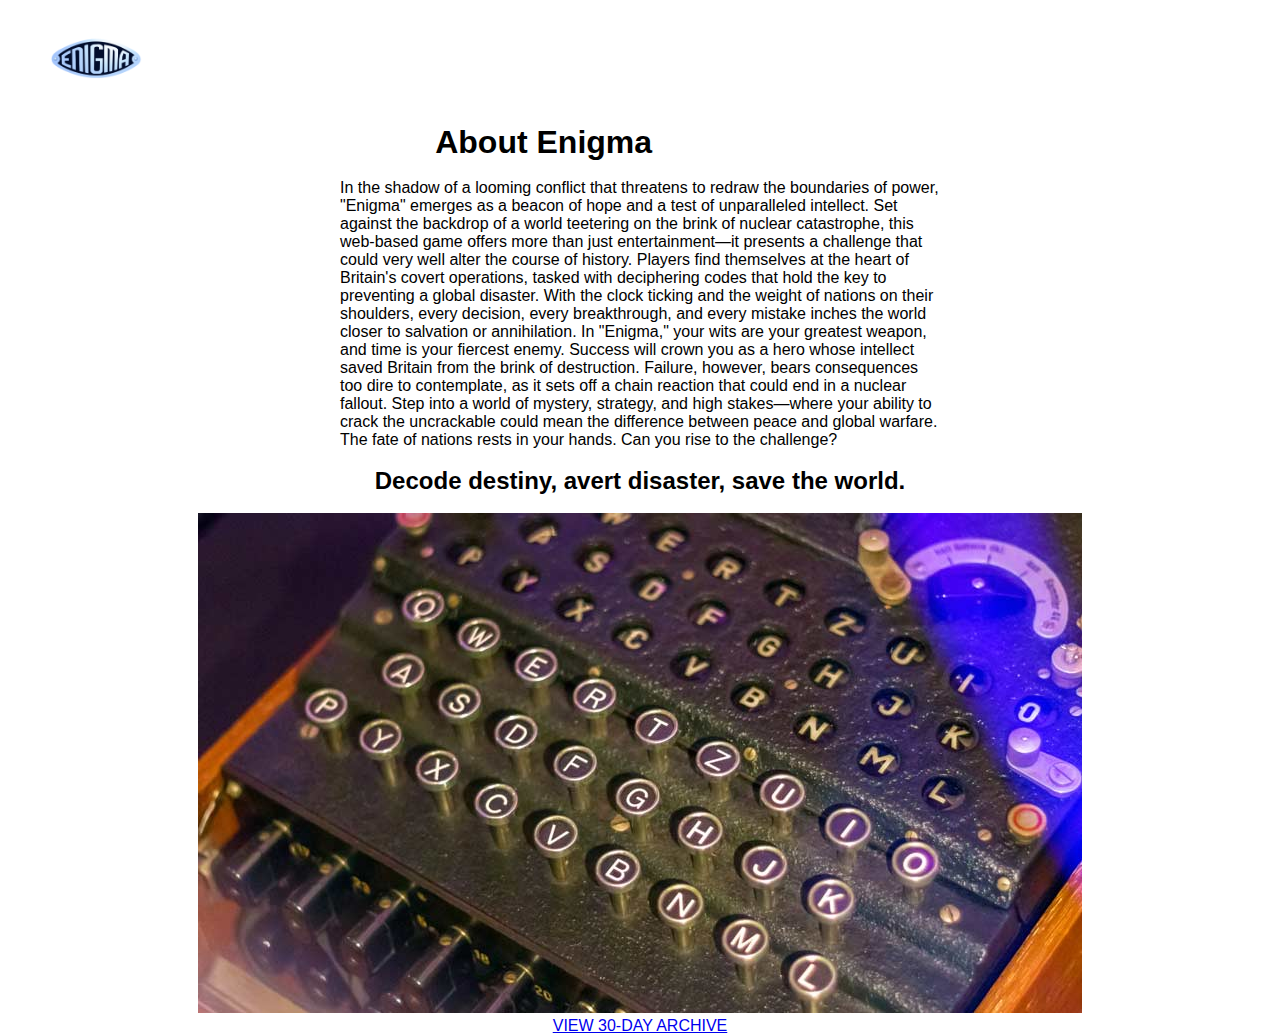
==== about.html @ 372d17b1 "upload" ====
<!DOCTYPE html>
<html>
<head>
    <meta name="viewport" content="width=device-width, initial-scale=1">
    <a href="index.html"><img src="./images/logo.png" class="logo"></a>
<title>About</title>
<link rel="stylesheet" href="style.css"
</head>
<body>
<center>
    <style>
        h1 {
            text-align: left;
        }
        .center-text {
            text-align: center;
        }
        p {
            text-align: left;
            display: inline-block;
            text-align: left; /* Ensure text within the paragraph is left-aligned */
            max-width: 600px; /* Adjust as needed for your design */
            margin: 0 auto; /* This centers the inline-block */
        }
    </style>
</head>
<body>

    <style>
        .about-enigma {
            padding-left: 34%;
        }
        .center-text {
            text-align: center;
        }
        p {
            text-align: left;
            display: inline-block;
            text-align: left; /* Ensure text within the paragraph is left-aligned */
            max-width: 600px; /* Adjust as needed for your design */
            margin: 0 auto; /* This centers the inline-block */
        }
    </style>
</head>
<body>

<h1 class="about-enigma">About Enigma</h1>
<br>
<div class="center-text">
    <p>In the shadow of a looming conflict that threatens to redraw the boundaries of power, "Enigma" emerges as a beacon of hope and a test of unparalleled intellect. Set against the backdrop of a world teetering on the brink of nuclear catastrophe, this web-based game offers more than just entertainment—it presents a challenge that could very well alter the course of history. Players find themselves at the heart of Britain's covert operations, tasked with deciphering codes that hold the key to preventing a global disaster. With the clock ticking and the weight of nations on their shoulders, every decision, every breakthrough, and every mistake inches the world closer to salvation or annihilation. In "Enigma," your wits are your greatest weapon, and time is your fiercest enemy. Success will crown you as a hero whose intellect saved Britain from the brink of destruction. Failure, however, bears consequences too dire to contemplate, as it sets off a chain reaction that could end in a nuclear fallout. Step into a world of mystery, strategy, and high stakes—where your ability to crack the uncrackable could mean the difference between peace and global warfare. The fate of nations rests in your hands. Can you rise to the challenge?</p>
</div>
<br>
      <h2>Decode destiny, avert disaster, save the world.</h2><br>
      
      <a href="index.html"><img src="images/machine.jpg"></a>
<br>
      <a href="https://www.cia.gov/the-world-factbook/daily-facts-archive/">VIEW 30-DAY ARCHIVE</a>
</body>
 </html>
---- style.css ----
/* Setup styling */
*{
    margin: 0;
    padding: 0;
    box-sizing: border-box;
    font-family: sans-serif;
}

.logo {
    width: 15%;
    /* Autosizes the image height, based on given width */
    height: auto;
    /* Activates mouse cursor when image is hovered over */
    cursor: pointer;
    padding: 10px 50px;
}

.container {
    width: 100%;
    min-height: 100vh;
    /* Set background image with overlaying colour gradient (includes opacity) */
    background-image: linear-gradient(rgb(117 190 218 /40%),rgb(9,0,77,80%)), url(./images/machine.jpg);
    /*Set size of the background image */
    background-size: cover;
    /*Set position of resize background image */
    background-position: center;
}

.play-button {
    position: absolute;
    left:0%;
    bottom: 0%;
    /* Center the contents of the button */
    align-items: center;
    /* Whitespacing between the text inside the button and button outline. */
    padding: 5px 0px;
    /* Set border thickness and colour*/
    border: 1px solid white;
    /* Disable button outline */
    outline: none;
    /* Set background colour */
    background: rgb(223, 11, 82);
    color: rgb(255, 255, 255);
    font-weight: 700;
    font-size: 72px;
    cursor: pointer;
    width: 75%;
    height: 34%;
}

.play-button:hover {
    /* Change button background colour */
    background: rgb(228, 159, 11);
    /* Change border colour */
    border-color: black;
    /* Change text colour */
    color: white;
    font-weight: 800;
}

.play-button img {
    width: 10%;
    align-content: center;
    position: absolute;
    left: 25%;
    top: 25%;
}

.about-button {
    position: absolute;
    right:0%;
    top: 0%;
    /* Center the contents of the button */
    align-items: center;
    /* Whitespacing between the text inside the button and button outline. */
    padding: 200px 0px;
    /* Set border thickness and colour*/
    border: 1px solid white;
    /* Disable button outline */
    outline: none;
    /* Set background colour */
    background: rgb(25, 24, 75);
    color: rgb(255, 255, 255);
    font-weight: 700;
    font-size: 36px;
    cursor: pointer;
    width: 25%;
    height: 33%;
}

.about-button:hover {
    /* Change button background colour */
    background: rgb(228, 159, 11);
    /* Change border colour */
    border-color: black;
    /* Change text colour */
    color: white;
    font-weight: 800;
}

.about-button img {
    width: 35%;
    align-content: center;
    position: absolute;
    right: 33%;
    bottom: 40%;
}

.howto-button {
    position: absolute;
    right:0%;
    top: 33%;
    /* Center the contents of the button */
    align-items: center;
    /* Whitespacing between the text inside the button and button outline. */
    padding: 250px 0px;
    /* Set border thickness and colour*/
    border: 1px solid white;
    /* Disable button outline */
    outline: none;
    /* Set background colour */
    background: rgb(63, 0, 60);
    color: rgb(255, 255, 255);
    font-weight: 700;
    font-size: 36px;
    cursor: pointer;
    width: 25%;
    height: 0%;
}

.howto-button:hover {
    /* Change button background colour */
    background: rgb(228, 159, 11);
    /* Change border colour */
    border-color: black;
    /* Change text colour */
    color: white;
    font-weight: 800;
}

.howto-button img {
    width: 22%;
    align-content: center;
    position: absolute;
    right: 40%;
    bottom: 70%;
}

.leaderboard-button {
    position: absolute;
    right:0%;
    top: 66%;
    /* Whitespacing between the text inside the button and button outline. */
    padding: 250px 0px;
    /* Set border thickness and colour*/
    border: 1px solid white;
    /* Disable button outline */
    outline: none;
    /* Set background colour */
    background: rgb(116, 11, 60);
    color: rgb(255, 255, 255);
    font-weight: 700;
    font-size: 36px;
    cursor: pointer;
    width: 25%;
    height: 34%;
    text-align: center;
    vertical-align: text-bottom;
}

.leaderboard-button:hover {
    /* Change button background colour */
    background: rgb(228, 159, 11);
    /* Change border colour */
    border-color: black;
    /* Change text colour */
    color: white;
    font-weight: 800;
}

.leaderboard-button img {
    width: 30%;
    margin: auto;
    position: absolute;
    right: 33%;
    bottom: 60%;
}
* {
  margin: 0;
  padding: 0;
  box-sizing: border-box;
}

.wrapper {
  height: 100vh;
}
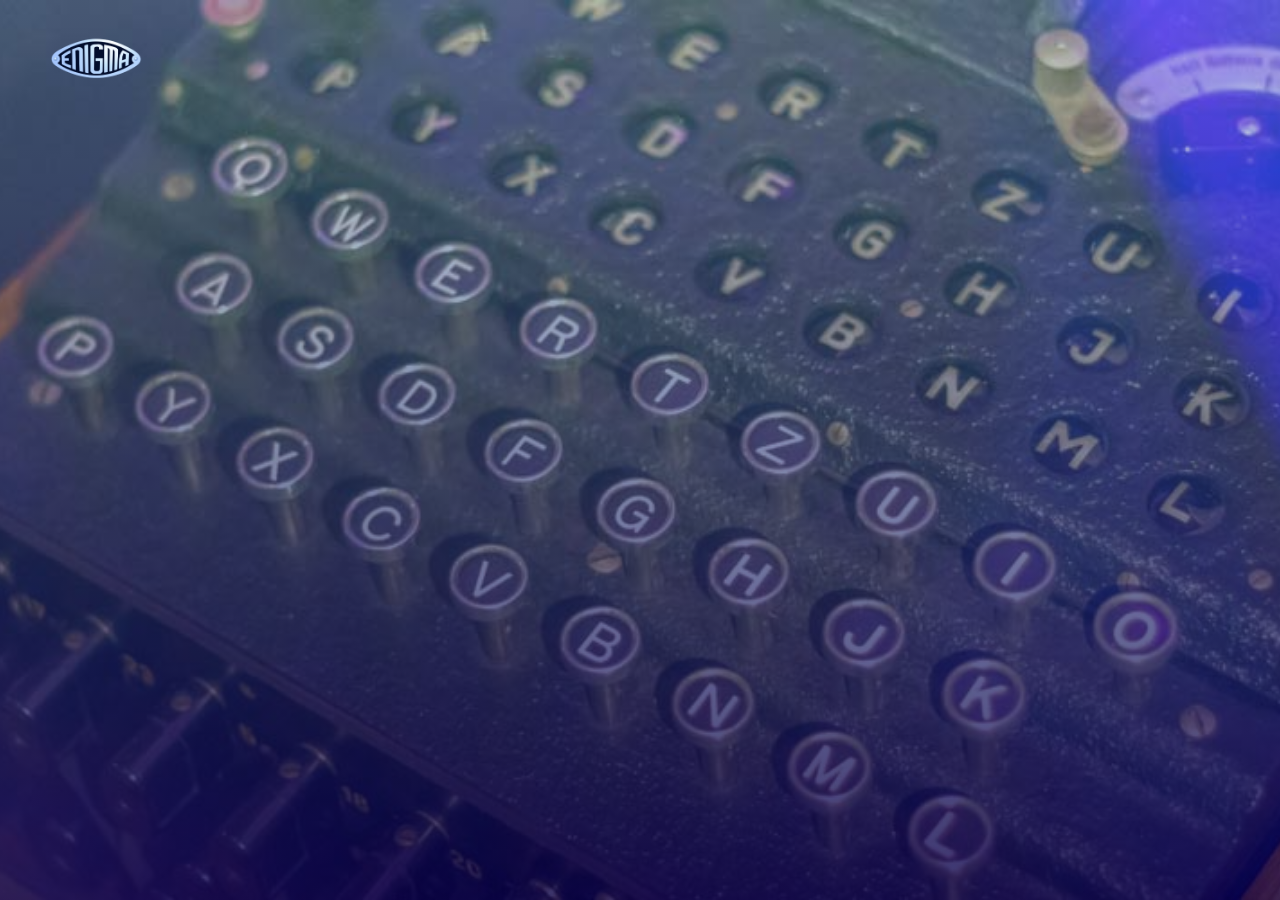
==== commit 57c34e86: "comit" ====
--- a/about.html
+++ b/about.html
@@ -1,59 +1,24 @@
 <!DOCTYPE html>
-<html>
+<html lang="en">
 <head>
-    <meta name="viewport" content="width=device-width, initial-scale=1">
-    <a href="index.html"><img src="./images/logo.png" class="logo"></a>
-<title>About</title>
-<link rel="stylesheet" href="style.css"
+    <meta charset="UTF-8">
+    <meta name="viewport" content="width=device-width, initial-scale=1.0">
+    <!-- Add page title -->
+    <title>ENIGMA - ABOUT</title>
+    <!-- Link CSS  -->
+    <link href="about.css" rel="stylesheet">
+    <!-- Link JavaScript  -->
+    <script defer src="about.js"></script>
+    <!-- Add favicon -->
+    <link rel="icon" type="image/x-icon" href="./images/favicon1.png">
 </head>
 <body>
-<center>
-    <style>
-        h1 {
-            text-align: left;
-        }
-        .center-text {
-            text-align: center;
-        }
-        p {
-            text-align: left;
-            display: inline-block;
-            text-align: left; /* Ensure text within the paragraph is left-aligned */
-            max-width: 600px; /* Adjust as needed for your design */
-            margin: 0 auto; /* This centers the inline-block */
-        }
-    </style>
-</head>
-<body>
-
-    <style>
-        .about-enigma {
-            padding-left: 34%;
-        }
-        .center-text {
-            text-align: center;
-        }
-        p {
-            text-align: left;
-            display: inline-block;
-            text-align: left; /* Ensure text within the paragraph is left-aligned */
-            max-width: 600px; /* Adjust as needed for your design */
-            margin: 0 auto; /* This centers the inline-block */
-        }
-    </style>
-</head>
-<body>
-
-<h1 class="about-enigma">About Enigma</h1>
-<br>
-<div class="center-text">
-    <p>In the shadow of a looming conflict that threatens to redraw the boundaries of power, "Enigma" emerges as a beacon of hope and a test of unparalleled intellect. Set against the backdrop of a world teetering on the brink of nuclear catastrophe, this web-based game offers more than just entertainment—it presents a challenge that could very well alter the course of history. Players find themselves at the heart of Britain's covert operations, tasked with deciphering codes that hold the key to preventing a global disaster. With the clock ticking and the weight of nations on their shoulders, every decision, every breakthrough, and every mistake inches the world closer to salvation or annihilation. In "Enigma," your wits are your greatest weapon, and time is your fiercest enemy. Success will crown you as a hero whose intellect saved Britain from the brink of destruction. Failure, however, bears consequences too dire to contemplate, as it sets off a chain reaction that could end in a nuclear fallout. Step into a world of mystery, strategy, and high stakes—where your ability to crack the uncrackable could mean the difference between peace and global warfare. The fate of nations rests in your hands. Can you rise to the challenge?</p>
-</div>
-<br>
-      <h2>Decode destiny, avert disaster, save the world.</h2><br>
-      
-      <a href="index.html"><img src="images/machine.jpg"></a>
-<br>
-      <a href="https://www.cia.gov/the-world-factbook/daily-facts-archive/">VIEW 30-DAY ARCHIVE</a>
+    </div>
+    <!-- Create a container element (section) -->
+    <div class="container">
+        <a href="index.html"><img src="./images/logo.png" class="logo"></a>
+        <!-- Create button elements -->
+        
+    </div>
 </body>
- </html>+</html>
--- a/about.css
+++ b/about.css
@@ -0,0 +1,37 @@
+/* Setup styling */
+*{
+    margin: 0;
+    padding: 0;
+    box-sizing: border-box;
+    font-family: sans-serif;
+}
+
+.logo {
+    width: 15%;
+    /* Autosizes the image height, based on given width */
+    height: auto;
+    /* Activates mouse cursor when image is hovered over */
+    cursor: pointer;
+    padding: 10px 50px;
+}
+
+.container {
+    width: 100%;
+    min-height: 100vh;
+    /* Set background image with overlaying colour gradient (includes opacity) */
+    background-image: linear-gradient(rgb(117 190 218 /40%),rgb(9,0,77,80%)), url(./images/machine.jpg);
+    /*Set size of the background image */
+    background-size: cover;
+    /*Set position of resize background image */
+    background-position: center;
+}
+
+* {
+  margin: 0;
+  padding: 0;
+  box-sizing: border-box;
+}
+
+.wrapper {
+  height: 100vh;
+}
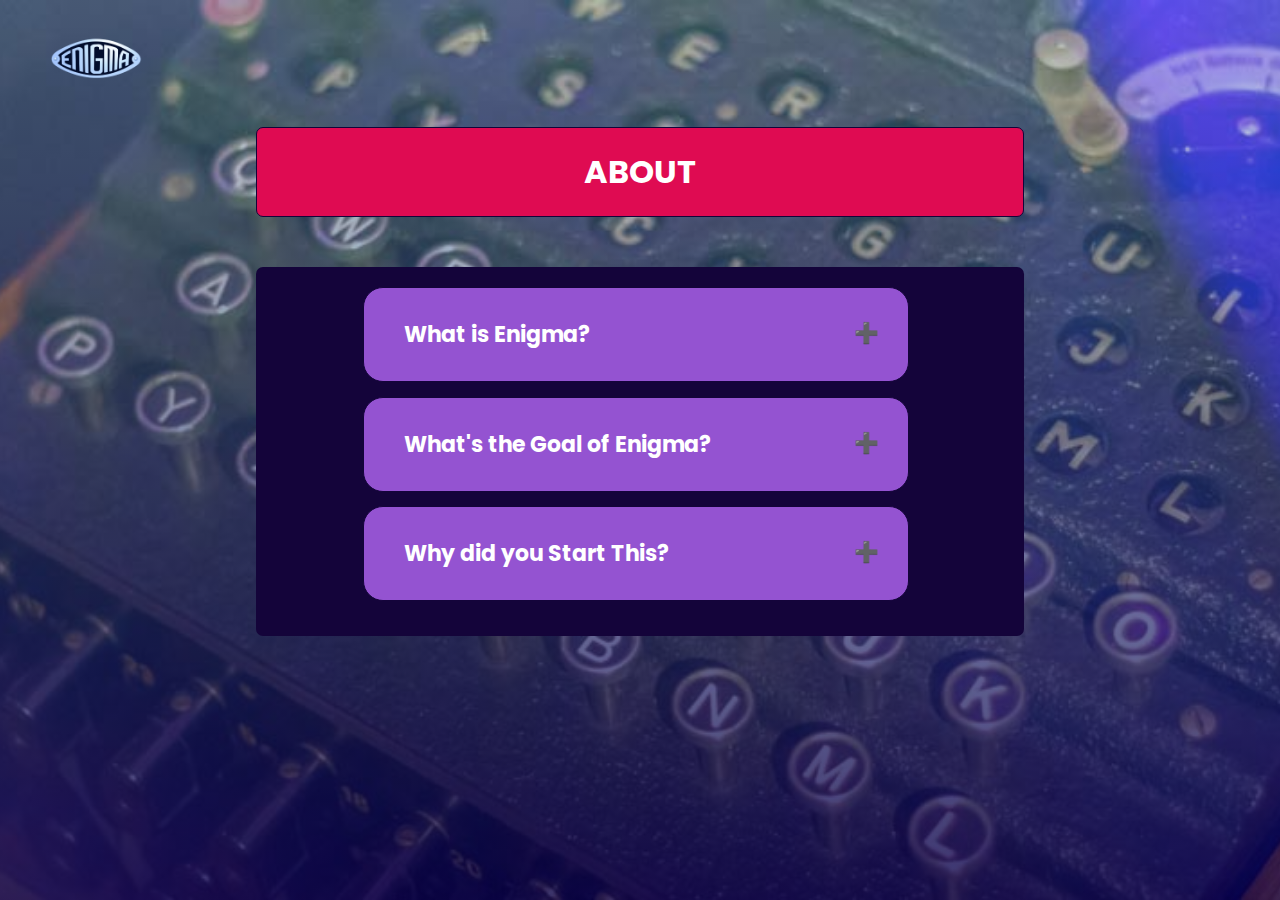
==== commit 584265d5: "comit" ====
--- a/about.html
+++ b/about.html
@@ -11,14 +11,35 @@
     <script defer src="about.js"></script>
     <!-- Add favicon -->
     <link rel="icon" type="image/x-icon" href="./images/favicon1.png">
+    <link href="https://fonts.googleapis.com/css2?family=Poppins&display=swap" rel="stylesheet">
 </head>
 <body>
     </div>
     <!-- Create a container element (section) -->
     <div class="container">
-        <a href="index.html"><img src="./images/logo.png" class="logo"></a>
-        <!-- Create button elements -->
-        
+        <a href="index.html"><img src="./images/logo.png" class="logo"></a><br>
+        <div class="about-rectangle">ABOUT</div><br><br>
+        <div class="accordian-container">
+            <button class="accordion">What is Enigma?</button>
+            <div class="panel">
+                <p>Welcome to "Enigma," where cryptography meets intrigue! Experience the thrill of decoding encrypted messages<br>
+                using the historic Enigma machine online. Dive into the world of secret communications, unravel mysteries, and<br>
+                test your wits. Are you ready to crack the code and unlock hidden secrets? Let the adventure begin!</p>
+            </div>
+            <button class="accordion">What's the Goal of Enigma?</button>
+            <div class="panel">
+                <p>Enigma Game is a thrilling puzzle-solving experience where players race against time to crack complex codes.<br>
+                Tasked with averting a nuclear disaster threatening Britain, participants must decipher encrypted messages<br>
+                within a strict timeframe. Combining strategy, skill, and speed, it's a test of wit and nerve under pressure.</p>
+            </div>
+            <button class="accordion">Why did you Start This?</button>
+            <div class="panel">
+                <p>The Enigma Game was initiated as an engaging way to blend historical elements of cryptography with modern-day<br>
+                gaming. It aims to educate on code-breaking's critical role in historical conflicts while providing a suspenseful<br>
+                and entertaining challenge. This game tests players' problem-solving abilities, offering a unique and immersive<br>
+                experience.</p>
+            </div>
+        </div>
     </div>
 </body>
 </html>
--- a/about.css
+++ b/about.css
@@ -3,7 +3,7 @@
     margin: 0;
     padding: 0;
     box-sizing: border-box;
-    font-family: sans-serif;
+    font-family: "Poppins";
 }
 
 .logo {
@@ -26,12 +26,72 @@
     background-position: center;
 }
 
-* {
-  margin: 0;
-  padding: 0;
-  box-sizing: border-box;
+.accordian-container {
+  background: rgb(20, 4, 58);
+  width: 60%;
+  /* Round the corners */
+  border-radius: 7px;
+  margin-left: 20%;
+  padding: 20px;
 }
 
-.wrapper {
-  height: 100vh;
+.about-rectangle {
+  background: rgb(223, 11, 82);
+  padding: 20px;
+  width: 60%;
+  text-align: center;
+  border: 1px solid rgb(20, 4, 58);
+  /* Round the corners */
+  border-radius: 7px;
+  font-weight: 700;
+  font-size: 32px;
+  margin-left: 20%;
+  color: #ffffff;
 }
+
+/* Style the buttons that are used to open and close the accordion panel */
+.accordion {
+  background-color: #9453d1;
+  color: #ffffff;
+  cursor: pointer;
+  padding: 30px;
+  width: 75%;
+  text-align: left;
+  text-indent: 2%;
+  border: 1px solid rgb(20, 4, 58);
+  transition: 0.4s;
+  /* Round the corners */
+  border-radius: 20px;
+  font-weight: 700;
+  font-size: 22px;
+  margin-left: 12%;
+}
+
+/* Add a background color to the button if it is clicked on (add the .active class with JS), and when you move the mouse over it (hover) */
+.active, .accordion:hover {
+  background-color: #641b81;
+}
+
+/* Style the accordion panel. Note: hidden by default */
+.panel {
+  padding: 0 18px;
+  color: #ffffff;
+  max-height: 0;
+  overflow: hidden;
+  transition: max-height 0.2s ease-out;
+  margin-left: 12%;
+  margin-top: 1%;
+  margin-bottom: 1%;
+}
+
+.accordion:after {
+  content: '\02795'; /* Unicode character for "plus" sign (+) */
+  font-size: 20px;
+  color: #777;
+  float: right;
+  margin-left: 5px;
+}
+
+.active:after {
+  content: "\2796"; /* Unicode character for "minus" sign (-) */
+}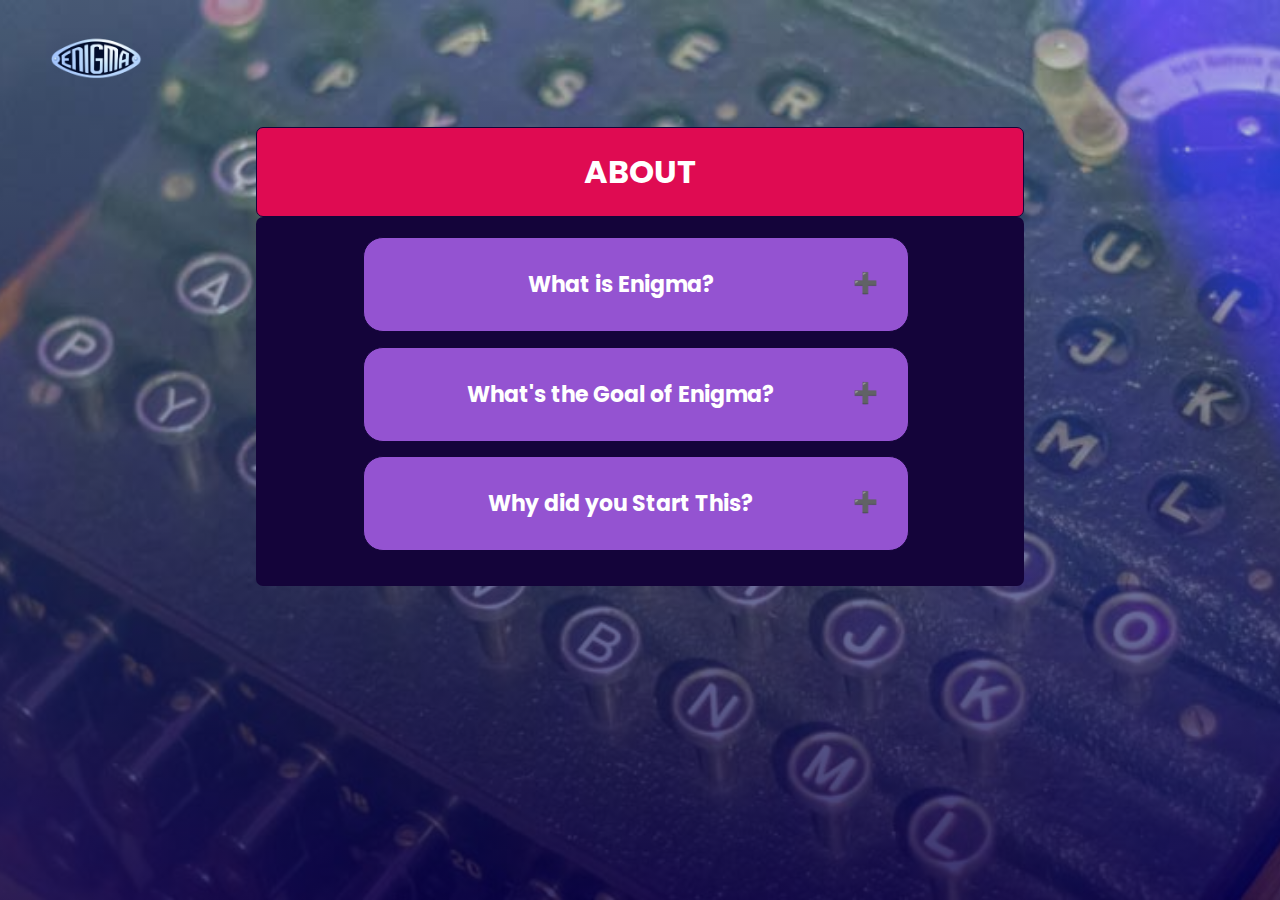
==== commit 0febe6be: "ok" ====
--- a/about.html
+++ b/about.html
@@ -1,43 +1,53 @@
 <!DOCTYPE html>
+<!-- The DOCTYPE declaration defines this document to be HTML5 -->
 <html lang="en">
+<!-- The html element with lang attribute specifies the language of the page content -->
+
 <head>
+    <!-- The head element contains meta-information about the document -->
     <meta charset="UTF-8">
+    <!-- The charset attribute specifies the character encoding for the HTML document -->
     <meta name="viewport" content="width=device-width, initial-scale=1.0">
-    <!-- Add page title -->
+    <!-- The viewport element ensures the page is displayed correctly on all devices by controlling the page's dimensions and scaling -->
     <title>ENIGMA - ABOUT</title>
-    <!-- Link CSS  -->
-    <link href="about.css" rel="stylesheet">
-    <!-- Link JavaScript  -->
+    <!-- The title element specifies the title of the document, shown in the browser's title bar or page's tab -->
+    <link rel="stylesheet" href="about.css">
+    <!-- The link element references the external CSS file that styles the page -->
     <script defer src="about.js"></script>
-    <!-- Add favicon -->
-    <link rel="icon" type="image/x-icon" href="./images/favicon1.png">
+    <!-- The script element with defer attribute indicates that the execution of the external JavaScript file is deferred until the HTML document is fully parsed -->
+    <link rel="icon" href="./images/favicon1.png" type="image/x-icon">
+    <!-- The link element here specifies a favicon for the webpage -->
     <link href="https://fonts.googleapis.com/css2?family=Poppins&display=swap" rel="stylesheet">
+    <!-- This link imports the 'Poppins' font from Google Fonts -->
 </head>
+
 <body>
-    </div>
-    <!-- Create a container element (section) -->
+    <!-- The body element contains the content of the HTML document -->
     <div class="container">
-        <a href="index.html"><img src="./images/logo.png" class="logo"></a><br>
-        <div class="about-rectangle">ABOUT</div><br><br>
+        <!-- This div serves as a container for the main content of the page, using the class "container" for styling purposes -->
+        <a href="index.html">
+            <!-- This anchor tag provides a link back to the homepage -->
+            <img src="./images/logo.png" alt="Enigma Logo" class="logo">
+            <!-- The img element displays the website's logo, with alt text provided for accessibility -->
+        </a>
+        <div class="about-rectangle">ABOUT</div>
+        <!-- This div displays the "ABOUT" section header, styled distinctively with the class "about-rectangle" -->
         <div class="accordian-container">
+            <!-- This div acts as a container for an accordion component, allowing for collapsible content sections -->
             <button class="accordion">What is Enigma?</button>
+            <!-- A button styled as an accordion toggle for the question "What is Enigma?" -->
             <div class="panel">
-                <p>Welcome to "Enigma," where cryptography meets intrigue! Experience the thrill of decoding encrypted messages<br>
-                using the historic Enigma machine online. Dive into the world of secret communications, unravel mysteries, and<br>
-                test your wits. Are you ready to crack the code and unlock hidden secrets? Let the adventure begin!</p>
+                <!-- This div represents the collapsible content panel associated with the accordion button above -->
+                <p>Welcome to "Enigma," where cryptography meets intrigue! Experience the thrill of decoding encrypted messages using the historic Enigma machine online. Dive into the world of secret communications, unravel mysteries, and test your wits. Are you ready to crack the code and unlock hidden secrets? Let the adventure begin!</p>
             </div>
+            <!-- Repeated structure for additional questions and answers within the accordion component -->
             <button class="accordion">What's the Goal of Enigma?</button>
             <div class="panel">
-                <p>Enigma Game is a thrilling puzzle-solving experience where players race against time to crack complex codes.<br>
-                Tasked with averting a nuclear disaster threatening Britain, participants must decipher encrypted messages<br>
-                within a strict timeframe. Combining strategy, skill, and speed, it's a test of wit and nerve under pressure.</p>
+                <p>Enigma Game is a thrilling puzzle-solving experience where players race against time to crack complex codes. Tasked with averting a nuclear disaster threatening Britain, participants must decipher encrypted messages within a strict timeframe. Combining strategy, skill, and speed, it's a test of wit and nerve under pressure.</p>
             </div>
             <button class="accordion">Why did you Start This?</button>
             <div class="panel">
-                <p>The Enigma Game was initiated as an engaging way to blend historical elements of cryptography with modern-day<br>
-                gaming. It aims to educate on code-breaking's critical role in historical conflicts while providing a suspenseful<br>
-                and entertaining challenge. This game tests players' problem-solving abilities, offering a unique and immersive<br>
-                experience.</p>
+                <p>The Enigma Game was initiated as an engaging way to blend historical elements of cryptography with modern-day gaming. It aims to educate on code-breaking's critical role in historical conflicts while providing a suspenseful and entertaining challenge. This game tests players' problem-solving abilities, offering a unique and immersive experience.</p>
             </div>
         </div>
     </div>
--- a/about.css
+++ b/about.css
@@ -1,89 +1,80 @@
-/* Setup styling */
-*{
-    margin: 0;
-    padding: 0;
-    box-sizing: border-box;
-    font-family: "Poppins";
+/* Global reset and font setup */
+* {
+  margin: 0;
+  padding: 0;
+  box-sizing: border-box;
+  font-family: "Poppins";
 }
 
+/* Logo specific styles */
 .logo {
-    width: 15%;
-    /* Autosizes the image height, based on given width */
-    height: auto;
-    /* Activates mouse cursor when image is hovered over */
-    cursor: pointer;
-    padding: 10px 50px;
+  width: 15%;
+  height: auto;
+  cursor: pointer;
+  padding: 10px 50px;
 }
 
+/* Container for full-width background with gradient and image */
 .container {
-    width: 100%;
-    min-height: 100vh;
-    /* Set background image with overlaying colour gradient (includes opacity) */
-    background-image: linear-gradient(rgb(117 190 218 /40%),rgb(9,0,77,80%)), url(./images/machine.jpg);
-    /*Set size of the background image */
-    background-size: cover;
-    /*Set position of resize background image */
-    background-position: center;
+  width: 100%;
+  min-height: 100vh;
+  background: linear-gradient(rgba(117, 190, 218, 0.4), rgba(9, 0, 77, 0.8)), url(./images/machine.jpg);
+  background-size: cover;
+  background-position: center;
 }
 
-.accordian-container {
+/* Styles for accordion container with minor adjustments for reuse */
+.accordian-container, .about-rectangle {
   background: rgb(20, 4, 58);
   width: 60%;
-  /* Round the corners */
   border-radius: 7px;
   margin-left: 20%;
   padding: 20px;
 }
 
+/* Specific to .about-rectangle for distinct appearance */
 .about-rectangle {
   background: rgb(223, 11, 82);
-  padding: 20px;
-  width: 60%;
-  text-align: center;
   border: 1px solid rgb(20, 4, 58);
-  /* Round the corners */
-  border-radius: 7px;
   font-weight: 700;
   font-size: 32px;
-  margin-left: 20%;
   color: #ffffff;
+  text-align: center;
 }
 
-/* Style the buttons that are used to open and close the accordion panel */
+/* General accordion styles */
 .accordion {
   background-color: #9453d1;
-  color: #ffffff;
+  color: white;
   cursor: pointer;
   padding: 30px;
   width: 75%;
-  text-align: left;
-  text-indent: 2%;
   border: 1px solid rgb(20, 4, 58);
+  border-radius: 20px;
+  margin-left: 12%;
   transition: 0.4s;
-  /* Round the corners */
-  border-radius: 20px;
   font-weight: 700;
   font-size: 22px;
-  margin-left: 12%;
 }
 
-/* Add a background color to the button if it is clicked on (add the .active class with JS), and when you move the mouse over it (hover) */
-.active, .accordion:hover {
+/* Hover and active state for accordion for visual feedback */
+.accordion:hover, .active {
   background-color: #641b81;
 }
 
-/* Style the accordion panel. Note: hidden by default */
+/* Panel styling hidden by default, reveal with JS */
 .panel {
-  padding: 0 18px;
-  color: #ffffff;
   max-height: 0;
   overflow: hidden;
   transition: max-height 0.2s ease-out;
   margin-left: 12%;
+  padding: 0 18px;
+  color: white;
   margin-top: 1%;
   margin-bottom: 1%;
 }
 
+/* Plus and minus icons for accordion control */
 .accordion:after {
   content: '\02795'; /* Unicode character for "plus" sign (+) */
   font-size: 20px;
@@ -94,4 +85,4 @@
 
 .active:after {
   content: "\2796"; /* Unicode character for "minus" sign (-) */
-}+}
